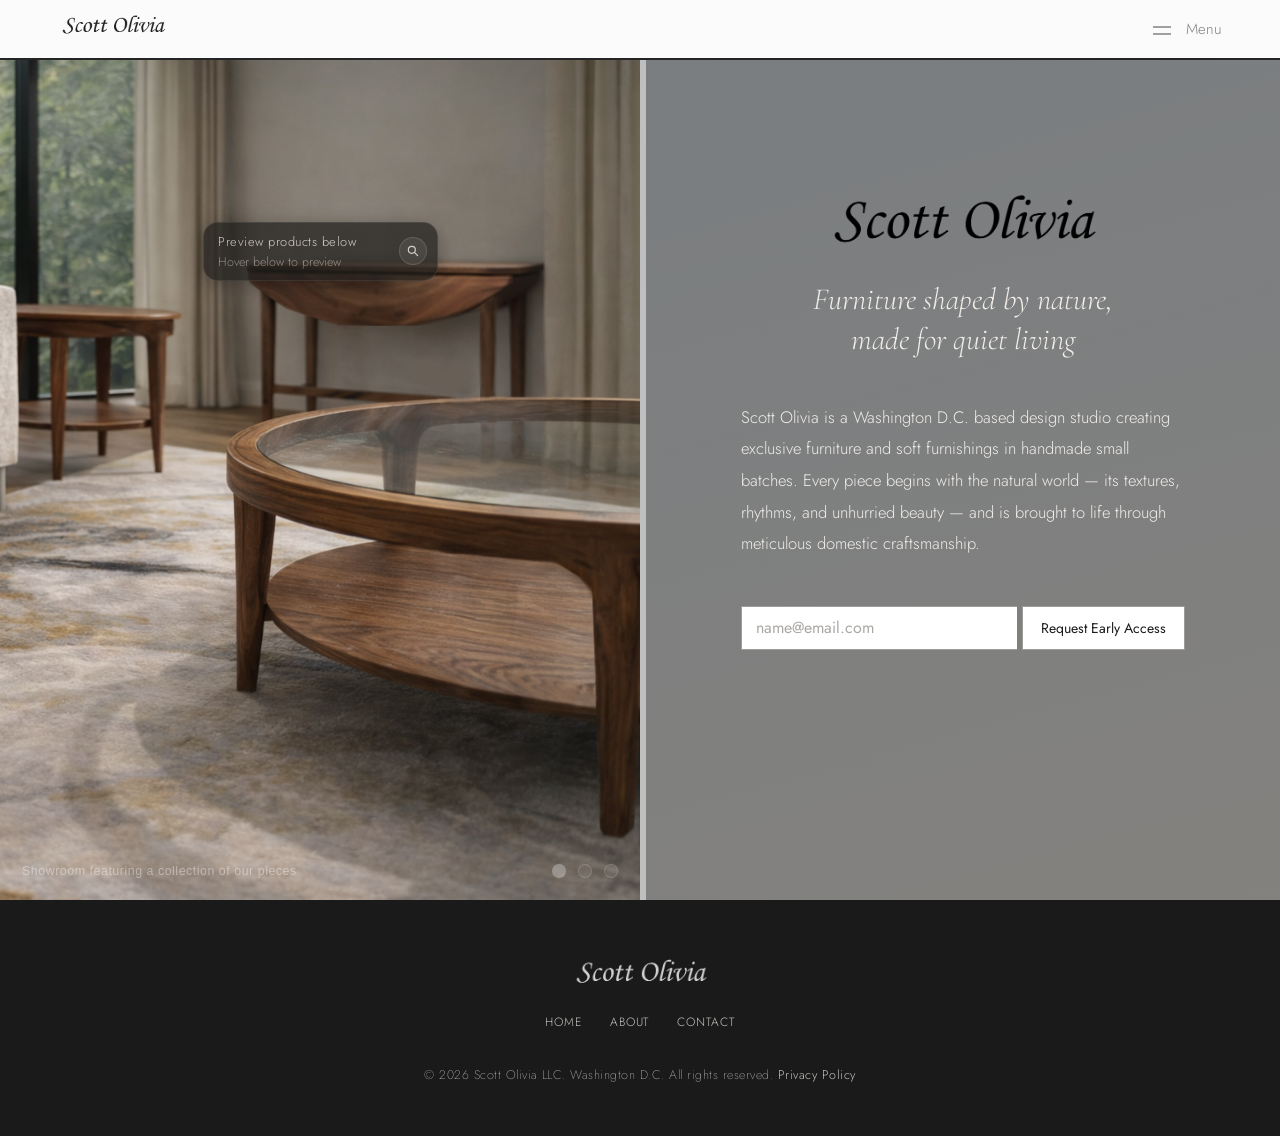
==== index.html @ 677f4ddf "pp" ====
<html lang="en"><head>
  <meta charset="UTF-8">
  <meta name="viewport" content="width=device-width, initial-scale=1.0">
  <title>Scott Olivia — Furniture Design Boutique and Soft Furnishings</title>
  <link rel="preconnect" href="https://fonts.googleapis.com">
  <link rel="preconnect" href="https://fonts.gstatic.com" crossorigin="">
  <link href="https://fonts.googleapis.com/css2?family=Cormorant+Garamond:ital,wght@0,300;0,400;1,300;1,400&amp;family=Jost:wght@200;300;400&amp;display=swap" rel="stylesheet">
  <link rel="stylesheet" href="shared.css">

  <style>
    *, *::before, *::after { box-sizing: border-box; margin: 0; padding: 0; -webkit-tap-highlight-color: transparent; }
    html, body { height: 100%; }
    body { font-family: 'Jost', sans-serif; font-weight: 300; background: #888; }

    /* ── DESKTOP SCROLL HINT ── */
    .desktop-scroll-hint {
      position: absolute;
      bottom: 24px;
      left: 50%;
      transform: translateX(-50%);
      z-index: 70;
      display: flex;
      flex-direction: column;
      align-items: center;
      gap: 6px;
      animation: fadeUp 1s 2s cubic-bezier(0.22, 1, 0.36, 1) both;
      transition: opacity 0.5s ease;
      cursor: pointer;
    }
    .desktop-scroll-hint__box {
      display: flex; align-items: center; gap: 10px;
      background: rgba(32,30,28,0.72); border: 1px solid rgba(255,255,255,0.08);
      padding: 8px 14px; border-radius: 15px;
      box-shadow: 0 4px 16px rgba(0,0,0,0.25);
    }
    .desktop-scroll-hint__text {
      font-family: 'Jost', sans-serif; font-weight: 300;
      font-size: 0.72rem; letter-spacing: 0.04em;
      color: rgba(240,237,232,0.65);
    }
    .desktop-scroll-hint__arrow {
      width: 16px; height: 16px; color: rgba(240,237,232,0.4);
      animation: bounceDown 1.8s ease-in-out infinite;
    }

    /* ── MOBILE SCROLL HINT ── */
    .mobile-scroll-hint {
      display: none;
      position: absolute;
      bottom: 90px; left: 32%;
      transform: translateX(-50%);
      z-index: 25;
      flex-direction: column;
      align-items: center;
      gap: 8px;
      animation: fadeUp 1s 0.5s cubic-bezier(0.22, 1, 0.36, 1) both;
    }
    .mobile-scroll-hint__box {
      display: flex; align-items: center; gap: 10px;
      background: rgba(32,30,28,0.88); border: 1px solid rgba(255,255,255,0.1);
      padding: 10px 16px; border-radius: 15px;
      box-shadow: 0 4px 20px rgba(0,0,0,0.4);
    }
    .mobile-scroll-hint__text {
      font-family: 'Jost', sans-serif; font-weight: 300;
      font-size: 0.78rem; letter-spacing: 0.04em;
      color: #f0ede8;
    }
    .mobile-scroll-hint__sub {
      font-family: 'Cormorant Garamond', serif; font-style: italic;
      font-size: 0.72rem; color: rgba(240,237,232,0.5);
    }
    .mobile-scroll-hint__arrow {
      width: 20px; height: 20px; color: rgba(240,237,232,0.45);
      animation: bounceDown 1.8s ease-in-out infinite;
    }
    @keyframes bounceDown {
      0%, 100% { transform: translateY(0); }
      50% { transform: translateY(6px); }
    }
    @keyframes slowZoom {
      from { transform: scale(1); }
      to   { transform: scale(1.06); }
    }

    @keyframes fadeUp {
      from { opacity: 0; transform: translateY(20px); }
      to   { opacity: 1; transform: translateY(0); }
    }

    /* ── MAIN LAYOUT ── */
    .content {
      position: relative; margin-top: 60px;
      height: calc(100vh - 60px);
      z-index: 50; display: flex; align-items: stretch;
    }

    .special-text-one {
      background-color: #55472c73;
    padding: 5px;
    border-radius: 10px;
    color: #ffffff91;
    }

    .special-text-two {
          background-color: #2c425573;
    padding: 5px;
    border-radius: 10px;
    color: #ffffff91;
    }

    /* ── LEFT: photo zone — exactly 50% ── */
    .photo-zone {
      width: 50%;
      flex-shrink: 0;
      position: relative;
      overflow: hidden;
      /* background: #111; */
    }

    /*
      The image fills the photo zone with object-fit:cover.
      Because it is position:absolute inset:0, getBoundingClientRect()
      returns the same rect as the photo-zone element itself.
      Hotspot Y uses the photo-zone rect directly — no +offset needed.
      We use object-position to crop the ceiling and show the furniture.
    */
    .photo-zone__img {
      position: absolute;
      inset: 0;
      width: 100%;
      height: 100%;
      object-fit: cover;
      object-position: right 15%;
      display: block;
      image-rendering: high-quality;
      z-index: 1;
      pointer-events: none;
      /* mask-image: linear-gradient(transparent 0%, black 12%); */
    }

    .photo-zone__img--next {
      z-index: 2;
      opacity: 0;
      transform: translateX(10px);
    }

    @keyframes slideFadeIn {
      from { opacity: 0; transform: translateX(18px); }
      to   { opacity: 1; transform: translateX(0); }
    }
    @keyframes slideFadeOut {
      from { opacity: 1; transform: translateX(0); }
      to   { opacity: 0; transform: translateX(-18px); }
    }

    .photo-zone__img.animate-in {
      animation: slideFadeIn 0.9s ease forwards;
    }
    .photo-zone__img.animate-out {
      animation: slideFadeOut 0.9s ease forwards;
    }

    .photo-caption {
      position: absolute;
      left: 22px;
      bottom: 22px;
      font-family: sans-serif;
      font-size: 0.78rem;
      color: rgba(255,255,255,0.38);
      letter-spacing: 0.04em;
      pointer-events: none;
      z-index: 20;
      max-width: calc(100% - 48px);
    }

    .slide-controls {
      position: absolute;
      right: 22px;
      bottom: 22px;
      display: flex;
      gap: 12px;
      align-items: center;
      z-index: 20;
      pointer-events: auto;
      opacity: .3;
    }
    .slide-dot {
      width: 14px;
      height: 14px;
      border-radius: 50%;
      border: 1px solid rgba(255,255,255,0.55);
      background: rgba(255,255,255,0.18);
      cursor: pointer;
      transition: transform 0.2s, background-color 0.2s, border-color 0.2s;
      padding: 0;
    }
    .slide-dot:hover {
      transform: scale(1.1);
    }
    .slide-dot.active {
      background: rgba(255,255,255,0.95);
      border-color: rgba(255,255,255,0.95);
    }

    @media (max-width: 900px) {
      .slide-controls {
        right: 16px;
        bottom: 16px;
      }
      .photo-caption {
        left: 16px;
        bottom: 16px;
      }
    }

    /* ── RIGHT: info panel — exactly 50% ── */
    .content__panel {
      width: 50%;
      flex-shrink: 0;
      background: linear-gradient(165deg, rgba(44,66,85,0.15) 0%, rgba(85,71,44,0.1) 100%);
      border-left: 6px solid #bfbfbf;
      display: flex;
      align-items: center;
      justify-content: center;
      position: relative;
      z-index: 60;
    }
    .hero__content {
      margin: clamp(-240px, -16vh, -100px) 0 0 0;
      width: 100%;
      display: flex;
      flex-direction: column;
      align-items: center;
    }
    /* Desktop: transparent wrapper — children flow as normal */
    .hero__header { display: contents; }
    /* Mobile-only elements — hidden on desktop */
    .mobile-photo-header { display: none; }
    .mobile-about-label { display: none; }

    .hero__logo {
      display: block; width: clamp(260px, 26vw, 550px); margin: 0 auto;
      filter: brightness(0); opacity: 0.85;
      animation: fadeUp 1.2s 0.1s cubic-bezier(0.22, 1, 0.36, 1) both;
    }
    .hero__title {
      font-family: 'Cormorant Garamond', serif;
      font-weight: 300; font-style: italic;
      font-size: clamp(22px, 2.4vw, 40px); color: #f0ede8;
      line-height: 1.3; 
      margin: -15px 0 24px 0;
      text-align: center;
      animation: fadeUp 1.0s 0.15s cubic-bezier(0.22, 1, 0.36, 1) both;
    }
    .hero__subtitle {
      font-family: 'Jost', sans-serif;
      font-weight: 300;
      color: #f0ede8;
      line-height: 1.9;
      font-size: clamp(14px, 1.3vw, 20px);
      margin: clamp(14px, 2vh, 28px) 0 clamp(24px, 4vh, 56px) 0;
      animation: fadeUp 1.0s 0.2s cubic-bezier(0.22, 1, 0.36, 1) both;
      width: 70%;
    }

    /* ── FORM ── */
    .form {
      display: flex; flex-direction: column; align-items: center; gap: 10px;
      width: 70%;
      animation: fadeUp 1.0s 0.35s cubic-bezier(0.22, 1, 0.36, 1) both;
      margin: 10px 0 0 0;
    }
    .form__row { display: flex; align-items: stretch; width: 100%; }
    .form__input {
      flex: 1 1 0; min-width: 0; background: #ffffff;
      border: 1px solid #9e9b98; border-right: none; color: #1c1c1c;
      padding: 0 14px; height: 44px; outline: none;
      transition: border-color 0.18s; -webkit-appearance: none; border-radius: 0;
      font-size: 16px;
      font-family: 'Jost', sans-serif;
    }
    .form__input::placeholder { color: #aaa8a5; }
    .form__input:focus { border-color: #555; }
    .form__input.error { border-color: #b03020; }
    .form__btn {
      flex: 0 0 auto; background: #ffffff; border: 1px solid #9e9b98; color: #1c1c1c;
      -webkit-text-fill-color: #1c1c1c;
      height: 44px; cursor: pointer; transition: background 0.18s, border-color 0.18s;
      white-space: nowrap; border-radius: 0; -webkit-appearance: none;
      line-height: 1; margin: 0 0 0 5px; padding: 0 18px; font-size: 14px;
      font-family: 'Jost', sans-serif;
    }
    .form__btn:hover { background: #f2f0ee; border-color: #777; }
    .form__btn:active { background: #e8e5e2; }
    .form__error { color: #c6c6c6; display: none; text-align: center; font-size: 0.78rem; }
    .form__error.visible { display: block; }
    .form__success {
      font-family: 'Cormorant Garamond', serif; font-style: italic;
      font-size: 0.92rem; color: #2a2a2a; display: none; text-align: center;
    }
    .form__success.visible { display: block; }

    /* ── HOTSPOTS ──
       Positioned absolutely over photo-zone.
       X: CSS % of photo-zone width (0–100%).
       Y: set by JS — reads the photo-zone rect and image render scale.
    */
    .hs {
      position: absolute;
      pointer-events: all;
      background: transparent;
      cursor: none;
      z-index: 10;
      /* DEBUG — uncomment to see zones:
      outline: 2px solid rgba(255,80,0,0.8) !important;
      background: rgba(255,80,0,0.12) !important; */
    }

    /* ── CURSOR TOOLTIP ── */
    #cursorTip {
      position: fixed;
      z-index: 600;
      pointer-events: none;
      /* Centered horizontally in the left 50% panel */
      left: calc(25vw - 117px);
      top: 28vh;
      width: 235px;
      opacity: 0.75;
      transition: opacity 0.15s ease;
    }
    /* On hover: full opacity, follows cursor via JS */
    #cursorTip.on {
      opacity: 0.9;
      width: auto;
    }
    .tip-box {
      display: flex; align-items: center; gap: 10px;
      background: rgba(32,30,28,0.94); border: 1px solid rgba(255,255,255,0.1);
      padding: 9px 10px 9px 14px; white-space: nowrap;
      box-shadow: 0 4px 20px rgba(0,0,0,0.45);
          border-radius: 15px;
    }
    .tip-text { flex: 1; }
    .tip-name {
      font-family: 'Jost', sans-serif; font-size: 0.8rem;
      letter-spacing: 0.04em; color: #f0ede8; display: block; margin-bottom: 2px;
    }
    .tip-sub {
      font-family:  'Jost', sans-serif;
      font-size: 0.78rem; color: rgba(240,237,232,0.6); display: block;
    }
    .tip-icon {
      width: 28px; height: 28px; border-radius: 50%;
      background: rgba(255,255,255,0.09); border: 1px solid rgba(255,255,255,0.15);
      display: flex; align-items: center; justify-content: center;
      color: #f0ede8; flex-shrink: 0;
    }
    .tip-icon svg { width: 14px; height: 14px; }

    /* ── PRODUCT MODAL DIALOG ── */
    #prodDialog {
      position: fixed; top: 60px; left: 0; right: 0; bottom: 0;
      z-index: 800; pointer-events: none;
      display: flex; align-items: center; justify-content: center; padding: 24px;
    }
    #prodDialog.on { pointer-events: all; }

    .d-backdrop {
      position: absolute; inset: 0;
      background: rgba(0,0,0,0.38);
      opacity: 0; transition: opacity 0.28s;
    }
    #prodDialog.on .d-backdrop { opacity: 1; }

    .d-card {
position: relative;
    z-index: 1;
    background: rgba(48, 46, 44, 0.97);
    backdrop-filter: blur(8px);
    -webkit-backdrop-filter: blur(8px);
    display: flex;
    width: min(960px, 88vw);
    min-height: 500px;
    max-height: calc(100vh - 120px);
    opacity: 0;
    transform: translateY(14px) scale(0.982);
    transition: opacity 0.3s cubic-bezier(0.22, 1, 0.36, 1), transform 0.3s cubic-bezier(0.22, 1, 0.36, 1);
    overflow: hidden;
    }
    #prodDialog.on .d-card { opacity: 1; transform: translateY(0) scale(1); }

    .d-img-col {
      width: 40%; flex-shrink: 0;
      background: rgba(32,30,28,0.85);
      display: flex; align-items: center; justify-content: center; padding: 28px;
    }
    .d-img-col img { width: 100%; max-height: 350px; object-fit: contain; display: block; }
    .d-img-ph {
      width: 100%; aspect-ratio: 4/3;
      border: 1px dashed rgba(255,255,255,0.12);
      display: flex; align-items: center; justify-content: center;
      color: rgba(255,255,255,0.2);
    }
    .d-img-ph svg { width: 32px; height: 32px; }

    .d-rule {
      width: 1px; flex-shrink: 0;
      background-image: repeating-linear-gradient(to bottom,
        rgba(255,255,255,0.18) 0, rgba(255,255,255,0.18) 5px,
        transparent 5px, transparent 10px);
    }

    .d-detail { flex: 1; display: flex; flex-direction: column; overflow-y: auto; }
    .d-header {
      background: rgba(48,64,82,0.92); padding: 14px 20px;
      display: flex; align-items: center; justify-content: space-between; flex-shrink: 0;
    }
    .d-title {
      font-family: 'Jost', sans-serif; font-weight: 300;
      font-size: 0.92rem; letter-spacing: 0.1em; color: #f0ede8;
    }
    .d-close {
      background: none; border: none; cursor: pointer; padding: 4px;
      display: flex; align-items: center; opacity: 0.5; transition: opacity 0.2s; color: #f0ede8;
    }
    .d-close:hover { opacity: 1; }
    .d-close svg { width: 17px; height: 17px; }

    .d-specs { padding: 18px 22px 22px; display: flex; flex-direction: column; }
    .spec-row {
      display: flex; gap: 16px; padding: 11px 0;
      border-bottom: 1px solid rgba(255,255,255,0.06);
    }
    .spec-row:last-child { border-bottom: none; }
    .spec-label {
      font-family: 'Jost', sans-serif; font-weight: 300;
      font-size: 0.74rem; color: rgba(240,237,232,0.5); width: 96px; flex-shrink: 0;
    }
    .spec-val {
      font-family: 'Jost', sans-serif; font-weight: 300;
      font-size: 0.78rem; color: #f0ede8; line-height: 1.6;
    }

    /* ── RESPONSIVE ── */
    /* ── 2400px+ WIDESCREEN ── */
    @media screen and (min-width: 2400px) {
      .d-card { width: min(1260px, 88vw); min-height: 650px; }
      .d-img-col img { max-height: 90%; }
      #cursorTip { left: calc(25vw - 140px); width: 280px !important; }
      .tip-text, .tip-name, .tip-sub { font-size: 15px; }
      .photo-caption { font-size: 0.85rem; }

          .hero__logo {
            
    }
    .hero__title {
      
    }
    .hero__subtitle {
      
    }
    }

    /* ── TABLET + MOBILE: single-column layout ── */
    @media (max-width: 1100px) {
      html, body { overflow: auto; }
      .content { position: relative; top: 0; flex-direction: column; height: auto; }
      .desktop-scroll-hint { display: none; }
      .photo-zone { width: 100%; height: calc(100vh - 60px); height: calc(100dvh - 60px); flex-shrink: 0; }
      .photo-zone__img {
        object-position: center center;
        mask-image: none;
        animation: slowZoom 8s ease-out forwards;
      }
      .content__panel { width: 100%; height: auto; border-left: none; border-top: none; flex: none;
        min-height: calc(100vh - 60px); min-height: calc(100dvh - 60px);
      }
      /* Mobile overlay: semi-transparent grey covering full photo zone */
      .mobile-photo-header {
        display: flex; flex-direction: column; align-items: center; justify-content: center;
        position: absolute; inset: 0;
        z-index: 20; padding: 0 32px; text-align: center;
        background: rgba(110, 110, 110, 0.55);
        padding-bottom: 85% !important;
        animation: fadeUp 0.9s 0s cubic-bezier(0.22, 1, 0.36, 1) both;
      }
      .mobile-photo-header__logo {
        width: 400px; filter: brightness(0) invert(1); opacity: 0.5; margin-bottom: 16px;
      }
      .mobile-photo-header__title {
        font-family: 'Cormorant Garamond', serif; font-weight: 300; font-style: italic;
        font-size: 28px; color: rgba(240,237,232,0.95); line-height: 1.35;
      }
      /* Hide the logo+title from the panel on mobile — show only subtitle + form */
      .hero__header { display: none; }
      .hero__content { margin: 0; padding: 48px 24px 64px; }
      .mobile-about-label {
        display: block;
        font-family: 'Jost', sans-serif; font-weight: 300;
        font-size: 0.72rem; letter-spacing: 0.18em; text-transform: uppercase;
        color: rgba(240,237,232,0.55); margin-bottom: 16px; width: 100%;
        font-size: 24px;
      }
      .hero__logo { width: 220px; margin: 0 auto 20px; }
      .hero__title { font-size: 24px; margin-bottom: 18px; }
      .hero__subtitle { margin: 20px 0; font-size: 15px; line-height: 1.65; width: 100%; font-size: 24px;}
      .form { margin: 28px 0 0 0; min-width: unset; width: 100%; }
      .form__row { width: 100%; }
      .hs, #cursorTip { display: none !important; }
      .mobile-scroll-hint { display: flex; }
      .photo-caption { display: none; }
      .slide-controls { bottom: 80px; opacity: 0.5; }
      .d-card { flex-direction: column; width: 95vw; min-height: auto; max-height: 85vh; }
      .d-img-col { width: 100%; min-height: 180px; }
      .d-rule { width: 100%; height: 1px; }
    }
    @media (max-width: 640px) {
      .content { top: -10px; }
      .photo-zone { height: calc(100vh); }
      .content__panel { min-height: calc(100vh - 54px); min-height: calc(100dvh - 54px); }
      .hero__content { padding: 48px 24px 56px; }
      .mobile-photo-header__logo { width: 400px; opacity: .5; }
      .mobile-photo-header__title { font-size: 24px; margin: -55px 0 0 0; opacity: .75;}
      .hero__subtitle { font-size: 14.5px; margin: 18px 0; }
      .form {         margin-top: 24px;
        overflow: auto; }
      .form__row { flex-direction: column; }
      .form__input {         border-right: 1px solid #9e9b98;
        border-bottom: none;
        width: 100% !important;
        height: 48px;
        float: left;
        clear: both;
        display: inline-block;
        position: absolute; }
      .form__btn {         /* margin: 0; */
        height: 48px;
        position: abs;
        margin: 50px 0 0 0 !important;
        width: 100%; }
      .slide-controls { gap: 6px;         bottom: 185px;
        left: 48%; }
      .slide-dot { width: 8px; height: 8px; }
    }
    @media (max-width: 380px) {
      .hero__logo {         width: 345px;
        margin: 0; }
      .hero__title { font-size: 30px; }
      .hero__subtitle { font-size: 18px; }
      .form__row {         float: left;
        width: 100%; }
      .form__btn { margin: 0; height: 48px; }
    }
  </style>
</head>
<body>

  <div id="so-nav"></div>

  <main class="content">

    <!-- LEFT 50%: photo zone with hotspots -->
    <div class="photo-zone" id="photoZone">

      <img class="photo-zone__img" id="heroImg" src="img/1.png" alt="Scott Olivia showroom" draggable="false">
      <img class="photo-zone__img photo-zone__img--next" id="heroImgNext" src="img/2.png" alt="Scott Olivia showroom" draggable="false" aria-hidden="true">
      <p class="photo-caption">Showroom featuring a collection of our pieces</p>
      <div class="slide-controls" id="slideControls" aria-label="Slide navigation">
        <button class="slide-dot active" type="button" data-index="0" aria-label="Slide 1"></button>
        <button class="slide-dot" type="button" data-index="1" aria-label="Slide 2"></button>
        <button class="slide-dot" type="button" data-index="2" aria-label="Slide 3"></button>
      </div>

      <!--
        HOTSPOT POSITIONS
        ─────────────────
        Hotspots are rendered by JS from SLIDE_HOTSPOTS below — one set per desktop slide.
        X: left/width as % of photo-zone width (0–100%).
        Y: data-ny/data-nh in NATURAL IMAGE pixels (IMG_NAT_W × IMG_NAT_H).
        JS converts Y to screen px using the rendered cover scale factor.
      -->

      <!-- Mobile: logo + title overlay above scroll hint -->
      <div class="mobile-photo-header">
        <img class="mobile-photo-header__logo" src="logo/big-text.png" alt="Scott Olivia">
        <p class="mobile-photo-header__title">Furniture shaped by nature,<br>made for quiet living</p>
      </div>

      <!-- Mobile scroll hint -->
      <div class="mobile-scroll-hint" id="mobileScrollHint">
        <div class="mobile-scroll-hint__box">
          <div>
            <span class="mobile-scroll-hint__text">Scroll down to explore</span><br>
            <span class="mobile-scroll-hint__sub">Swipe through our showroom</span>
          </div>
        </div>
        <svg class="mobile-scroll-hint__arrow" viewBox="0 0 24 24" fill="none" stroke="currentColor" stroke-width="2" stroke-linecap="round">
          <polyline points="6 9 12 15 18 9"/>
        </svg>
      </div>

    </div>

    <!-- RIGHT 50%: info panel -->
    <div class="content__panel">
      <div class="hero__content">
        <div class="hero__header">
          <img class="hero__logo" src="logo/big-text.png" alt="Scott Olivia" id="logoImg">
          <h1 class="hero__title">Furniture shaped by nature,<br>made for quiet living</h1>
        </div>
        <p class="mobile-about-label">About</p>
        <p class="hero__subtitle">Scott Olivia is a Washington D.C. based design studio creating exclusive furniture and soft furnishings in handmade small batches. Every piece begins with the natural world — its textures, rhythms, and unhurried beauty — and is brought to life through meticulous domestic craftsmanship.</p>

        <form class="form" id="earlyAccessForm" novalidate="">
          <div class="form__row">
            <input class="form__input" type="email" id="emailInput" name="email" placeholder="name@email.com" autocomplete="email" aria-label="Email address">
            <button class="form__btn" type="submit">Request Early Access</button>
          </div>
          <span class="form__error" id="formError" role="alert">Please enter a valid email address.</span>
          <span class="form__success" id="formSuccess">You're on the list. We'll be in touch.</span>
        </form>
      </div>

      <!-- Desktop scroll hint -->
      <!-- <div class="desktop-scroll-hint" id="desktopScrollHint">
        <div class="desktop-scroll-hint__box">
          <span class="desktop-scroll-hint__text">More below</span>
          <svg class="desktop-scroll-hint__arrow" viewBox="0 0 24 24" fill="none" stroke="currentColor" stroke-width="2" stroke-linecap="round">
            <polyline points="6 9 12 15 18 9"/>
          </svg>
        </div>
      </div>
    </div> -->

  </main>

  <div id="so-footer"></div>

  <!-- Cursor tooltip — shows as static hint on load, follows cursor on hover -->
  <div id="cursorTip" role="tooltip">
    <div class="tip-box">
      <div class="tip-text">
        <span class="tip-name" id="tipName">Preview products below</span>
        <span class="tip-sub">Hover below to preview</span>
      </div>
      <div class="tip-icon">
        <svg viewBox="0 0 24 24" fill="none" stroke="currentColor" stroke-width="2" stroke-linecap="round">
          <circle cx="10" cy="10" r="6"/><line x1="14.5" y1="14.5" x2="20" y2="20"/>
        </svg>
      </div>
    </div>
  </div>

  <!-- Product modal -->
  <div id="prodDialog" role="dialog" aria-modal="true" aria-labelledby="dTitle" class="">
    <div class="d-backdrop" id="dBackdrop"></div>
    <div class="d-card">
      <div class="d-img-col">
        <img id="dImg" src="img/rug.png" alt="Versails Area Rug" style="display: block;">
        <div id="dImgPh" class="d-img-ph" style="display: none;">
          <svg viewBox="0 0 24 24" fill="none" stroke="currentColor" stroke-width="1.5">
            <rect x="3" y="3" width="18" height="18" rx="2"></rect>
            <circle cx="8.5" cy="8.5" r="1.5"></circle>
            <path d="M21 15l-5-5L5 21"></path>
          </svg>
        </div>
      </div>
      <div class="d-rule"></div>
      <div class="d-detail">
        <div class="d-header">
          <span class="d-title" id="dTitle">Versails Area Rug</span>
          <button class="d-close" id="dClose" aria-label="Close">
            <svg viewBox="0 0 24 24" fill="none" stroke="currentColor" stroke-width="2.2" stroke-linecap="round">
              <line x1="18" y1="6" x2="6" y2="18"></line><line x1="6" y1="6" x2="18" y2="18"></line>
            </svg>
          </button>
        </div>
        <div class="d-specs" id="dSpecs"><div class="spec-row">
         <span class="spec-label">Type</span>
         <span class="spec-val">Area Rug</span>
       </div><div class="spec-row">
         <span class="spec-label">Composition</span>
         <span class="spec-val">Hand-knotted New Zealand wool; silk highlights</span>
       </div><div class="spec-row">
         <span class="spec-label">Description</span>
         <span class="spec-val">Geological abstraction — subtle tonal shifts of stone, sand and mineral create a grounding layer beneath any furniture arrangement.</span>
       </div>
       <div class="spec-row">
         <span class="spec-label">Sizes</span>
         <span class="spec-val">6x9 ft · 9×12 ft · Custom</span>
       </div>
              <div class="spec-row">
         <span class="spec-label">Price</span>
         <span class="spec-val">Starting at $4,495</span>
       </div>
       <div class="spec-row">
         <span class="spec-label">Availability</span>
         <span class="spec-val">Limited production run</span>
       </div></div>
      </div>
    </div>
  </div>
         <!-- <span class="spec-label">Price</span>
         <span class="spec-val">Starting at $4,495</span> -->
  <script src="shared.js"></script>
  <script>
  initShared([
    { label: 'About',             href: 'about.html' },
    { label: 'Materials',         href: 'about.html#materials' },
    { label: 'Design Philosophy', href: 'about.html#design-philosophy' },
    { label: 'Contact',           href: 'contact.html' },
  ]);
  </script>
  <script>
  /* ── Logo fallback ── */
  const logoImg = document.getElementById('logoImg');
  logoImg.addEventListener('error', () => {
    logoImg.style.display = 'none';
  });

  /* ── Form ── */
  const form = document.getElementById('earlyAccessForm');
  const emailInput = document.getElementById('emailInput');
  const formError  = document.getElementById('formError');
  const formSuccess= document.getElementById('formSuccess');
  const isEmail = v => /^[^\s@]+@[^\s@]+\.[^\s@]{2,}$/.test(v.trim());
  function clearState() {
    emailInput.classList.remove('error');
    formError.classList.remove('visible');
    formSuccess.classList.remove('visible');
  }
  emailInput.addEventListener('input', clearState);
  form.addEventListener('submit', e => {
    e.preventDefault(); clearState();
    if (!isEmail(emailInput.value)) {
      emailInput.classList.add('error'); formError.classList.add('visible'); emailInput.focus(); return;
    }
    emailInput.value = '';
    formSuccess.classList.add('visible');
    setTimeout(() => formSuccess.classList.remove('visible'), 6000);
  });

  /* ── Slide show ── */
  const desktopSlides = [
    { src: 'img/1.png', pos: 'right 15%' },
    { src: 'img/2.png', pos: 'center 10%' },
    { src: 'img/3.png', pos: 'right 15%' },
  ];

  /* Mobile slides: dedicated cropped photos for each product spotlight */
  const mobileSlides = [
    { src: 'img/mobile/1.png' },
    { src: 'img/mobile/3.png' },
    { src: 'img/mobile/4.png' },
  ];

  function isMobile() { return window.innerWidth <= 1100; }

  const slideDelay = 3400;
  const photoZoneEl = document.getElementById('photoZone');
  const heroImgEl = document.getElementById('heroImg');
  const heroImgNextEl = document.getElementById('heroImgNext');
  const slideControlsEl = document.getElementById('slideControls');

  let slides = desktopSlides;
  let currentSlide = 0;
  let slideTimer = null;
  let isPaused = false;
  let isAnimating = false;

  function getActiveSlides() {
    return isMobile() ? mobileSlides : desktopSlides;
  }

  /* Dynamically build the right number of dots */
  function buildDots() {
    const count = getActiveSlides().length;
    slideControlsEl.innerHTML = '';
    for (let i = 0; i < count; i++) {
      const dot = document.createElement('button');
      dot.className = 'slide-dot' + (i === currentSlide ? ' active' : '');
      dot.type = 'button';
      dot.dataset.index = i;
      dot.setAttribute('aria-label', 'Slide ' + (i + 1));
      dot.addEventListener('click', () => {
        if (Number(dot.dataset.index) !== currentSlide) changeSlide(Number(dot.dataset.index));
      });
      slideControlsEl.appendChild(dot);
    }
  }

  function updateSlideDots() {
    slideControlsEl.querySelectorAll('.slide-dot').forEach(dot =>
      dot.classList.toggle('active', Number(dot.dataset.index) === currentSlide)
    );
  }

  function getSlideSrc(activeSlides, index) {
    const s = activeSlides[index];
    return typeof s === 'string' ? s : s.src;
  }

  function getSlidePos(activeSlides, index) {
    const s = activeSlides[index];
    return (s && s.pos) ? s.pos : 'right 15%';
  }

  function scheduleNextSlide() {
    clearTimeout(slideTimer);
    if (isPaused) return;
    const activeSlides = getActiveSlides();
    slideTimer = setTimeout(() => changeSlide((currentSlide + 1) % activeSlides.length), slideDelay);
  }

  function changeSlide(nextIndex) {
    const activeSlides = getActiveSlides();
    if (nextIndex === currentSlide || isAnimating) return;
    const outgoingImg = heroImgEl;
    const incomingImg = heroImgNextEl;
    const nextSrc = getSlideSrc(activeSlides, nextIndex);
    const nextPos = getSlidePos(activeSlides, nextIndex);

    incomingImg.classList.remove('animate-in', 'animate-out');
    outgoingImg.classList.remove('animate-in', 'animate-out');

    function beginTransition() {
      incomingImg.removeEventListener('load', beginTransition);
      incomingImg.style.objectPosition = nextPos;
      isAnimating = true;
      requestAnimationFrame(() => {
        incomingImg.classList.add('animate-in');
        outgoingImg.classList.add('animate-out');
      });
    }

    incomingImg.addEventListener('load', beginTransition);
    incomingImg.src = nextSrc;

    incomingImg.addEventListener('animationend', function handler() {
      incomingImg.removeEventListener('animationend', handler);
      outgoingImg.src = nextSrc;
      outgoingImg.style.objectPosition = nextPos;
      incomingImg.style.objectPosition = '';
      outgoingImg.classList.remove('animate-out');
      incomingImg.classList.remove('animate-in');
      currentSlide = nextIndex;
      isAnimating = false;
      /* Restart mobile zoom animation */
      outgoingImg.style.animation = 'none';
      outgoingImg.offsetHeight; /* force reflow */
      outgoingImg.style.animation = '';
      updateSlideDots();
      scheduleNextSlide();
      if (typeof renderHotspots === 'function') renderHotspots(currentSlide);
    });
  }

  function pauseSlides() {
    isPaused = true;
    clearTimeout(slideTimer);
  }

  function resumeSlides() {
    if (!isPaused) return;
    isPaused = false;
    scheduleNextSlide();
  }

  photoZoneEl.addEventListener('mouseenter', pauseSlides);
  photoZoneEl.addEventListener('mouseleave', () => {
    resetTip();
    if (!dialog.classList.contains('on')) resumeSlides();
  });

  /* ── Mobile touch swipe for slides ── */
  let touchStartX = 0;
  photoZoneEl.addEventListener('touchstart', e => {
    touchStartX = e.changedTouches[0].clientX;
  }, { passive: true });
  photoZoneEl.addEventListener('touchend', e => {
    if (!isMobile()) return;
    const dx = e.changedTouches[0].clientX - touchStartX;
    const activeSlides = getActiveSlides();
    if (Math.abs(dx) > 50) {
      if (dx < 0) changeSlide((currentSlide + 1) % activeSlides.length);
      else changeSlide((currentSlide - 1 + activeSlides.length) % activeSlides.length);
    }
  }, { passive: true });

  /* Initialize slides */
  function initSlides() {
    currentSlide = 0;
    isAnimating = false;
    clearTimeout(slideTimer);
    buildDots();
    const activeSlides = getActiveSlides();
    heroImgEl.src = getSlideSrc(activeSlides, 0);
    if (!isMobile()) heroImgEl.style.objectPosition = getSlidePos(activeSlides, 0);
    updateSlideDots();
    scheduleNextSlide();
  }

  /* Re-init on resize crossing the mobile threshold */
  let wasMobile = isMobile();
  window.addEventListener('resize', () => {
    const nowMobile = isMobile();
    if (nowMobile !== wasMobile) {
      wasMobile = nowMobile;
      initSlides();
      if (typeof renderHotspots === 'function') renderHotspots(0);
    }
  });

  initSlides();

  /* ── Desktop scroll hint + footer scroll behaviour ── */
  const desktopHint = document.getElementById('desktopScrollHint');
  const siteFooter  = document.getElementById('siteFooter');

  if (desktopHint) {
    desktopHint.addEventListener('click', () => {
      siteFooter.scrollIntoView({ behavior: 'smooth' });
    });
  }

  /* Hide cursor tip when scrolled away from content */
  window.addEventListener('scroll', () => {
    const scrollY = window.scrollY || window.pageYOffset;
    if (scrollY > 60) {
      if (desktopHint) { desktopHint.style.opacity = '0'; desktopHint.style.pointerEvents = 'none'; }
      tip.style.opacity = '0';
      tip.style.pointerEvents = 'none';
    } else {
      if (desktopHint) { desktopHint.style.opacity = ''; desktopHint.style.pointerEvents = ''; }
      if (!dialog.classList.contains('on')) {
        tip.style.opacity = '';
        tip.style.pointerEvents = '';
      }
    }
  }, { passive: true });

  /* ── Product data ── */
  const PRODUCTS = {
    'back-table': {
      name: 'Leaf Console Table', img: 'side-leaf-table-design.jpg',
      specs: [
        { l:'Type',         v:'Console / Back Table' },
        { l:'Composition',  v:'Dark walnut veneer; solid brass hardware' },
        { l:'Description',  v:'Sits behind a sofa or against a wall. Lower shelf for refined storage; tapered legs keep it grounded yet airy.' },
        { l:'Sizes',        v:'48″ × 14″ × 30″ H' },
        { l:'Availability', v:'In stock — limited quantity' },
      ]
    },
    'coffee-table': {
      name: 'Basin Coffee Table', img: 'Picture7.png',
      specs: [
        { l:'Type',         v:'Coffee Table' },
        { l:'Composition',  v:'100% American Walnut; Tempered Glass' },
        { l:'Description',  v:'A sanctuary centerpiece for dignified living rooms. Dark walnut frame brings warmth and presence to any contemporary interior.' },
        { l:'Sizes',        v:'36″ round · 42″ round' },
        { l:'Availability', v:'Limited supply batch' },
      ]
    },
    'sofa-left': {
      name: 'Meridian Sofa', img: null,
      specs: [
        { l:'Type',         v:'Sofa' },
        { l:'Composition',  v:'Solid white oak frame; Belgian linen upholstery' },
        { l:'Description',  v:'Generous seating with a low, linear profile. Deep cushioning and tight-back construction deliver lasting comfort without sacrificing silhouette.' },
        { l:'Sizes',        v:'84″ · 96″ · Custom sectional' },
        { l:'Availability', v:'Made to order — 12–14 weeks' },
      ]
    },
    'sofa-right': {
      name: 'Meridian Sofa', img: null,
      specs: [
        { l:'Type',         v:'Sofa' },
        { l:'Composition',  v:'Solid white oak frame; Belgian linen upholstery' },
        { l:'Description',  v:'Generous seating with a low, linear profile. Deep cushioning and tight-back construction deliver lasting comfort without sacrificing silhouette.' },
        { l:'Sizes',        v:'84″ · 96″ · Custom sectional' },
        { l:'Availability', v:'Made to order — 12–14 weeks' },
      ]
    },
    'side-table': {
      name: 'Basin Side Table', img: null,
      specs: [
        { l:'Type',         v:'Side Table' },
        { l:'Composition',  v:'100% American Walnut; Tempered Glass' },
        { l:'Description',  v:'Pairs effortlessly beside a sofa or chair. Lower shelf offers practical display space while the glass top keeps sight lines open.' },
        { l:'Sizes',        v:'22″ diameter · 24″ H' },
        { l:'Availability', v:'Made to order — 8–10 weeks' },
      ]
    },
    'rug': {
      name: 'Versails Area Rug', img: 'img/rug.png',
      specs: [
        { l:'Type',         v:'Area Rug' },
        { l:'Composition',  v:'Hand-knotted New Zealand wool; silk highlights' },
        { l:'Description',  v:'Geological abstraction — subtle tonal shifts of stone, sand and mineral create a grounding layer beneath any furniture arrangement.' },
        { l:'Sizes',        v:'8×10 ft · 9×12 ft · Custom' },
        // { l:'Price',        v:'Starting at $4,495' },
        { l:'Availability', v:'Limited production run' },
      ]
    },
  };

  /* ════════════════════════════════════════════════════════
     HOTSPOT Y-POSITIONING

     The image uses object-fit:cover inside .photo-zone.
     getBoundingClientRect() on the <img> element returns the
     element's layout box — NOT the visible content rect when
     object-fit is applied.

     For object-fit:cover we must calculate:
       • The cover scale factor (which axis fills first)
       • The centering offset from object-position

     Then convert natural image coords → screen coords.
  ════════════════════════════════════════════════════════ */
  const IMG_NAT_W = 2000;
  const IMG_NAT_H = 1046;

  const heroImg   = document.getElementById('heroImg');
  const photoZone = document.getElementById('photoZone');

  /* Matches CSS object-position Y value (right 15%) */
  const OBJ_POS_Y = 0.15;

  function positionHotspots() {
    const pzRect = photoZone.getBoundingClientRect();
    const zoneW  = pzRect.width;
    const zoneH  = pzRect.height;
    if (!zoneW || !zoneH) return;

    const coverScale = Math.max(zoneW / IMG_NAT_W, zoneH / IMG_NAT_H);
    const rendH      = IMG_NAT_H * coverScale;
    /* Where the top of the natural image maps to in zone-relative coords */
    const visOriginY = (zoneH - rendH) * OBJ_POS_Y;

    photoZone.querySelectorAll('.hs').forEach(el => {
      const natY      = parseFloat(el.dataset.ny);
      const natH      = parseFloat(el.dataset.nh);
      const isEllipse = el.classList.contains('hs-ellipse');

      const topNat   = isEllipse ? natY - natH : natY;
      const topPx    = visOriginY + topNat * coverScale;
      const heightPx = natH * coverScale * (isEllipse ? 2 : 1);

      el.style.top    = topPx + 'px';
      el.style.height = heightPx + 'px';
    });
  }

  if (heroImg.complete) positionHotspots();
  else heroImg.addEventListener('load', positionHotspots);
  window.addEventListener('load', positionHotspots);

  let rTimer;
  window.addEventListener('resize', () => {
    clearTimeout(rTimer); rTimer = setTimeout(positionHotspots, 40);
  });

  /* ── Cursor tooltip ── */
  const tip     = document.getElementById('cursorTip');
  const tipName = document.getElementById('tipName');

  // Sync tip's home top to the logo's vertical center
  let tipHomeTop = '28vh';
  let syncTimer;
  function syncTipHome() {
    if (window.innerWidth >= 2400) {
      tipHomeTop = '335px';
      if (!tip.classList.contains('on')) tip.style.top = tipHomeTop;
      return;
    }
    const logoRect = logoImg.getBoundingClientRect();
    if (logoRect.height > 0) {
      tipHomeTop = (logoRect.top + logoRect.height * 0.4) + 'px';
      if (!tip.classList.contains('on')) tip.style.top = tipHomeTop;
    }
  }
  // Sync as soon as the logo image is sized, not at window load
  if (logoImg.complete && logoImg.naturalHeight > 0) {
    syncTipHome();
  } else {
    logoImg.addEventListener('load', syncTipHome);
  }
  window.addEventListener('resize', () => { clearTimeout(syncTimer); syncTimer = setTimeout(syncTipHome, 40); });

  function resetTip() {
    tip.classList.remove('on');
    tip.style.left    = '';
    tip.style.top     = tipHomeTop;
    tip.style.width   = '';
    tip.style.opacity = '';
    tipName.textContent = 'Preview products below';
  }

  // Always track cursor position — even while dialog is open
  let lastMouseX = 275, lastMouseY = 175;
  document.addEventListener('mousemove', e => {
    lastMouseX = e.clientX;
    lastMouseY = e.clientY;
    if (tip.classList.contains('on')) {
      tip.style.left = (e.clientX + 18) + 'px';
      tip.style.top  = (e.clientY - 10) + 'px';
    }
  });

  /* ── Per-slide hotspot definitions ──────────────────────────────────────
     X: left/width as % of photo-zone width.
     Y: ny/nh in natural image pixels (converted to screen px by positionHotspots).
     Add entries for slides 1 and 2 once you've measured the hotspot positions.
  ── */
  const SLIDE_HOTSPOTS = [
    /* Slide 0 — img/1.png */
    [
      { pid: 'sofa-left',    ny: 420, nh: 169, x: '15.5%', w: '30.5%', ellipse: false },
      { pid: 'back-table',   ny: 363, nh: 188, x: '46%',   w: '15%',   ellipse: false },
      { pid: 'side-table',   ny: 488, nh: 101, x: '3.5%',  w: '12%',   ellipse: true  },
      { pid: 'coffee-table', ny: 562, nh: 118, x: '38%',   w: '30%',   ellipse: true  },
      { pid: 'rug',          ny: 636, nh: 202, x: '10.5%', w: '85.5%', ellipse: false },
    ],
    /* Slide 1 — img/2.png (add hotspot entries here) */
    [],
    /* Slide 2 — img/3.png (add hotspot entries here) */
    [],
  ];

  function renderHotspots(slideIdx) {
    photoZone.querySelectorAll('.hs').forEach(el => el.remove());
    resetTip();
    const defs = isMobile() ? [] : (SLIDE_HOTSPOTS[slideIdx] || []);
    defs.forEach(def => {
      const el = document.createElement('div');
      el.className = 'hs' + (def.ellipse ? ' hs-ellipse' : '');
      el.dataset.pid = def.pid;
      el.dataset.ny  = String(def.ny);
      el.dataset.nh  = String(def.nh);
      el.style.left  = def.x;
      el.style.width = def.w;
      if (def.ellipse) el.style.borderRadius = '50%';
      photoZone.appendChild(el);

      const p = PRODUCTS[def.pid];
      if (!p) return;
      el.addEventListener('mouseenter', e => {
        tipName.textContent = p.name;
        tip.style.left  = (e.clientX + 18) + 'px';
        tip.style.top   = (e.clientY - 10) + 'px';
        tip.style.width = 'auto';
        tip.classList.add('on');
      });
      el.addEventListener('mouseleave', () => resetTip());
      el.addEventListener('click', () => openDialog(def.pid));
    });
    positionHotspots();
  }

  renderHotspots(0);

  /* ── Modal dialog ── */
  const dialog    = document.getElementById('prodDialog');
  const dTitle    = document.getElementById('dTitle');
  const dSpecs    = document.getElementById('dSpecs');
  const dImg      = document.getElementById('dImg');
  const dImgPh    = document.getElementById('dImgPh');
  const dClose    = document.getElementById('dClose');
  const dBackdrop = document.getElementById('dBackdrop');

  function openDialog(pid) {
    const p = PRODUCTS[pid];
    dTitle.textContent = p.name;
    if (p.img) {
      dImg.src = p.img; dImg.alt = p.name;
      dImg.style.display = 'block'; dImgPh.style.display = 'none';
    } else {
      dImg.style.display = 'none'; dImgPh.style.display = 'flex';
    }
    dSpecs.innerHTML = p.specs.map(s =>
      `<div class="spec-row">
         <span class="spec-label">${s.l}</span>
         <span class="spec-val">${s.v}</span>
       </div>`
    ).join('');
    dialog.classList.add('on');
    tip.classList.remove('on');
    tip.style.visibility = 'hidden';
    tip.style.pointerEvents = 'none';
    pauseSlides();
  }

  function closeDialog() {
    dialog.classList.remove('on');
    tip.style.visibility = '';
    tip.style.pointerEvents = '';
    resetTip();
    // Resume slideshow only if cursor has already left the photo zone;
    // otherwise the photo-zone mouseleave handler will resume it later.
    if (!photoZoneEl.matches(':hover')) resumeSlides();
  }
  dClose.addEventListener('click', closeDialog);
  dBackdrop.addEventListener('click', closeDialog);
  document.addEventListener('keydown', e => { if (e.key === 'Escape') closeDialog(); });
  </script>


</body></html>
---- shared.css ----
/* ── MOBILE OVERLAY MENU ── */
.mobile-overlay {
  display: none;
  position: fixed; inset: 0; z-index: 300;
  background: rgba(30,28,26,0.97);
  flex-direction: column;
  align-items: center;
  justify-content: center;
  gap: 32px;
  opacity: 0;
  transition: opacity 0.3s ease;
  pointer-events: none;
}
.mobile-overlay.open {
  opacity: 1;
  pointer-events: all;
}
.mobile-overlay a {
  font-family: 'Cormorant Garamond', serif;
  font-style: italic; font-weight: 300;
  font-size: 1.8rem;
  color: #f0ede8;
  text-decoration: none;
  opacity: 0;
  transform: translateY(12px);
  transition: opacity 0.3s ease, transform 0.3s ease, color 0.2s;
}
.mobile-overlay.open a {
  opacity: 1;
  transform: translateY(0);
}
.mobile-overlay.open a { transition-delay: 0.06s; }
.mobile-overlay a:hover { color: rgba(240,237,232,0.6); }
.mobile-overlay__close {
  position: absolute; top: 18px; right: 20px;
  background: none; border: none; cursor: pointer;
  color: rgba(240,237,232,0.5); padding: 8px;
  transition: color 0.2s;
}
.mobile-overlay__close:hover { color: #f0ede8; }
.mobile-overlay__close svg { width: 24px; height: 24px; }

/* ── MOBILE HAMBURGER ── */
.mobile-menu-btn {
  display: none;
  background: none; border: none; cursor: pointer;
  padding: 8px; color: #808080;
}
.mobile-menu-btn svg { width: 22px; height: 22px; }

/* ── NAV ── */
nav {
  position: fixed; top: 0; left: 0; right: 0; z-index: 200;
  height: 60px; padding: 0 48px;
  display: flex; align-items: center; justify-content: space-between;
  background-color: rgba(255,255,255,0.97);
  border-bottom: 2px solid #242424;
}
.nav__logo { display: flex; align-items: center; }
.nav__logo a { display: flex; align-items: center; text-decoration: none; }
.nav__logo img { width: 130px; filter: brightness(0); opacity: 0.88; }
.nav__links { display: flex; align-items: center; gap: 16px; list-style: none; font-family: sans-serif; color: #626262; }
.nav-menu {
  display: flex; align-items: center; gap: 30px;
  overflow: hidden; max-width: 0; opacity: 0;
  transition: max-width 0.38s ease, opacity 0.38s ease;
  white-space: nowrap;
}
.nav-menu.open { max-width: 520px; opacity: 1; }
.nav-menu a {
  color: #808080; text-decoration: none;
  opacity: 0; transition: opacity 0.18s ease 0.1s;
  font-family: 'Jost', sans-serif; font-size: 15px;
}
.nav-menu a:hover { color: #1c1c1c; }
.nav-menu.open a { opacity: 1; }
.nav-menu a.nav-active {
  color: #1c1c1c;
  text-decoration: underline;
  text-underline-offset: 4px;
  text-decoration-thickness: 1px;
}
.menu-toggle {
  border: none; background: none; color: #808080;
  cursor: pointer; display: inline-flex; align-items: center;
  font-family: 'Jost', sans-serif; font-weight: 300; font-size: 15px;
}
.menu-toggle:focus-visible { outline: 1px solid #242424; outline-offset: 3px; }
.menu-text-open { margin: 0 10px 0 0; display: inline-block; float: left; font-size: 15px; }
.menu-toggle .hamburger {
  width: 18px; height: 9px; position: relative;
  display: inline-block; color: #a0a0a0; margin: 2px 15px 0 0;
}
.menu-toggle .hamburger::before,
.menu-toggle .hamburger::after {
  content: ''; position: absolute; left: 0; width: 100%; height: 2px;
  background: currentColor; transition: transform 0.25s ease, top 0.25s ease, left 0.25s ease;
  transform-origin: center;
}
.menu-toggle .hamburger::before { top: 0; }
.menu-toggle .hamburger::after { bottom: 0; }
.menu-toggle.open .hamburger::before { top: 50%; left: 2px; transform: translateY(-50%) rotate(90deg); }
.menu-toggle.open .hamburger::after { top: 50%; left: 10px; transform: translateY(-50%) rotate(90deg); }

/* ── FOOTER ── */
.site-footer {
  background: #1a1a1a;
  padding: 45px 40px 45px 40px;
  text-align: center;
}
.footer__logo {
  width: 165px;
  filter: brightness(0) invert(1);
  opacity: 0.8;
  margin-bottom: 0px;
}
.footer__text {
  font-family: 'Jost', sans-serif;
  font-weight: 200;
  font-size: 0.78rem;
  color: rgba(240,237,232,0.8);
  letter-spacing: 0.04em;
  margin-top: 28px;
  line-height: 2.5;
}
.footer__links {
  /* margin-top: 16px; */
  display: flex;
  justify-content: center;
  gap: 28px;
  list-style: none;
}
.footer__links a {
  font-family: 'Jost', sans-serif;
  font-weight: 300;
  font-size: 0.75rem;
  letter-spacing: 0.08em;
  text-transform: uppercase;
  color: rgba(240,237,232,0.8);
  text-decoration: none;
  transition: color 0.2s;
}
.footer__links a:hover { color: rgba(240,237,232,0.6); }

  @media screen and (min-width: 1400px){
  .footer__logo {
    width: 165px;
    margin-bottom: 10px;
  }
  .footer__text {
    font-size: 16px;
  }
  .footer__links a {
    font-size: 16px;
  }
}

/* ── PRIVACY POLICY TRIGGER ── */
.privacy-trigger {
  background: none; border: none; padding: 0; cursor: pointer;
  font-family: 'Jost', sans-serif; font-weight: 300;
  font-size: inherit; letter-spacing: inherit;
  color: rgba(240,237,232,0.8);
  text-underline-offset: 3px;
  text-decoration-thickness: 1px;
  transition: color 0.2s;
}
.privacy-trigger:hover { color: rgba(240,237,232,0.5); }

/* ── PRIVACY POLICY MODAL ── */
.privacy-modal {
  display: none;
  position: fixed; inset: 0; z-index: 900;
  align-items: center; justify-content: center; padding: 24px;
}
.privacy-modal.open { display: flex; }

.privacy-modal__backdrop {
  position: absolute; inset: 0;
  background: rgba(0,0,0,0.55);
}
.privacy-modal__card {
  position: relative; z-index: 1;
  background: #faf8f5;
  width: min(680px, 92vw);
  max-height: 85vh;
  display: flex; flex-direction: column;
  box-shadow: 0 20px 60px rgba(0,0,0,0.3);
}
.privacy-modal__header {
  display: flex; align-items: center; justify-content: space-between;
  padding: 20px 28px 18px;
  border-bottom: 1px solid #e4e0db;
  flex-shrink: 0;
}
.privacy-modal__title {
  font-family: 'Cormorant Garamond', serif;
  font-weight: 300; font-style: italic;
  font-size: 1.4rem; color: #1a1a1a;
}
.privacy-modal__close {
  background: none; border: none; cursor: pointer; padding: 4px;
  color: #999; transition: color 0.2s;
}
.privacy-modal__close:hover { color: #1a1a1a; }
.privacy-modal__close svg { width: 18px; height: 18px; display: block; }

.privacy-modal__body {
  overflow-y: auto; padding: 28px 28px 36px;
   font-weight: 300;
 line-height: 1.8; color: #444;
}
.privacy-modal__updated {
  font-size: 0.75rem; color: #aaa; letter-spacing: 0.06em;
  text-transform: uppercase; margin-bottom: 24px;
}
.privacy-modal__section {
  font-family: 'Jost', sans-serif; font-weight: 300;
  font-size: 0.72rem; letter-spacing: 0.14em;
  text-transform: uppercase; color: #888;
  margin: 24px 0 8px;
}
.privacy-modal__body p { margin-bottom: 10px; }
.privacy-modal__body ul {
  margin: 8px 0 10px 20px; list-style: disc;
}
.privacy-modal__body ul li { margin-bottom: 4px; }
.privacy-modal__body a { color: #1a1a1a; text-decoration: underline; text-underline-offset: 3px; }

/* ── RESPONSIVE NAV ── */
@media (max-width: 640px) {
  nav { padding: 0 20px; height: 75px; }
  .nav__links { display: none; }
  .mobile-menu-btn { display: flex; align-items: center; }
  .mobile-overlay { display: flex; }
}
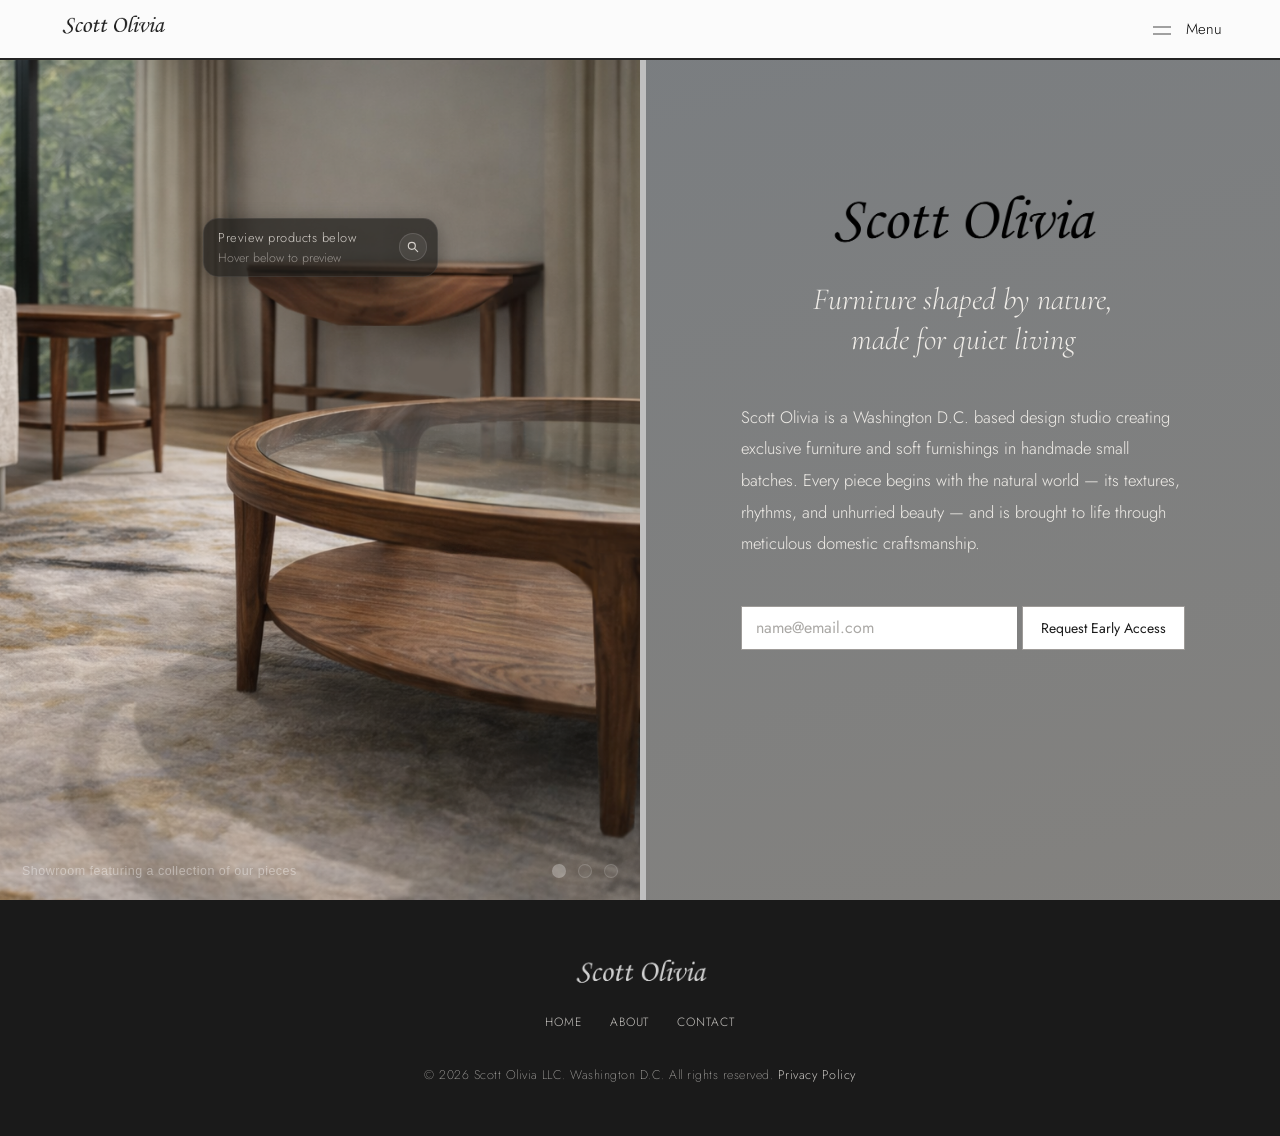
==== commit f6fad936: "pp" ====
--- a/index.html
+++ b/index.html
@@ -47,8 +47,9 @@
     .mobile-scroll-hint {
       display: none;
       position: absolute;
-      bottom: 90px; left: 32%;
-      transform: translateX(-50%);
+      bottom: 90px; left: 0; right: 0;
+      margin: 0 auto;
+      width: max-content;
       z-index: 25;
       flex-direction: column;
       align-items: center;
@@ -510,7 +511,7 @@
       .hs, #cursorTip { display: none !important; }
       .mobile-scroll-hint { display: flex; }
       .photo-caption { display: none; }
-      .slide-controls { bottom: 80px; opacity: 0.5; }
+      .slide-controls { bottom: 160px; right: auto; left: 50%; transform: translateX(-50%); opacity: 0.5; }
       .d-card { flex-direction: column; width: 95vw; min-height: auto; max-height: 85vh; }
       .d-img-col { width: 100%; min-height: 180px; }
       .d-rule { width: 100%; height: 1px; }
@@ -539,8 +540,7 @@
         position: abs;
         margin: 50px 0 0 0 !important;
         width: 100%; }
-      .slide-controls { gap: 6px;         bottom: 185px;
-        left: 48%; }
+      .slide-controls { gap: 6px; bottom: 185px; left: 50%; transform: translateX(-50%); }
       .slide-dot { width: 8px; height: 8px; }
     }
     @media (max-width: 380px) {
--- a/shared.css
+++ b/shared.css
@@ -44,7 +44,7 @@
 .mobile-menu-btn {
   display: none;
   background: none; border: none; cursor: pointer;
-  padding: 8px; color: #808080;
+  padding: 8px; color: #000000;
 }
 .mobile-menu-btn svg { width: 22px; height: 22px; }
 
@@ -68,7 +68,7 @@
 }
 .nav-menu.open { max-width: 520px; opacity: 1; }
 .nav-menu a {
-  color: #808080; text-decoration: none;
+  color: #000000; text-decoration: none;
   opacity: 0; transition: opacity 0.18s ease 0.1s;
   font-family: 'Jost', sans-serif; font-size: 15px;
 }
@@ -81,7 +81,7 @@
   text-decoration-thickness: 1px;
 }
 .menu-toggle {
-  border: none; background: none; color: #808080;
+  border: none; background: none; color: #000000;
   cursor: pointer; display: inline-flex; align-items: center;
   font-family: 'Jost', sans-serif; font-weight: 300; font-size: 15px;
 }
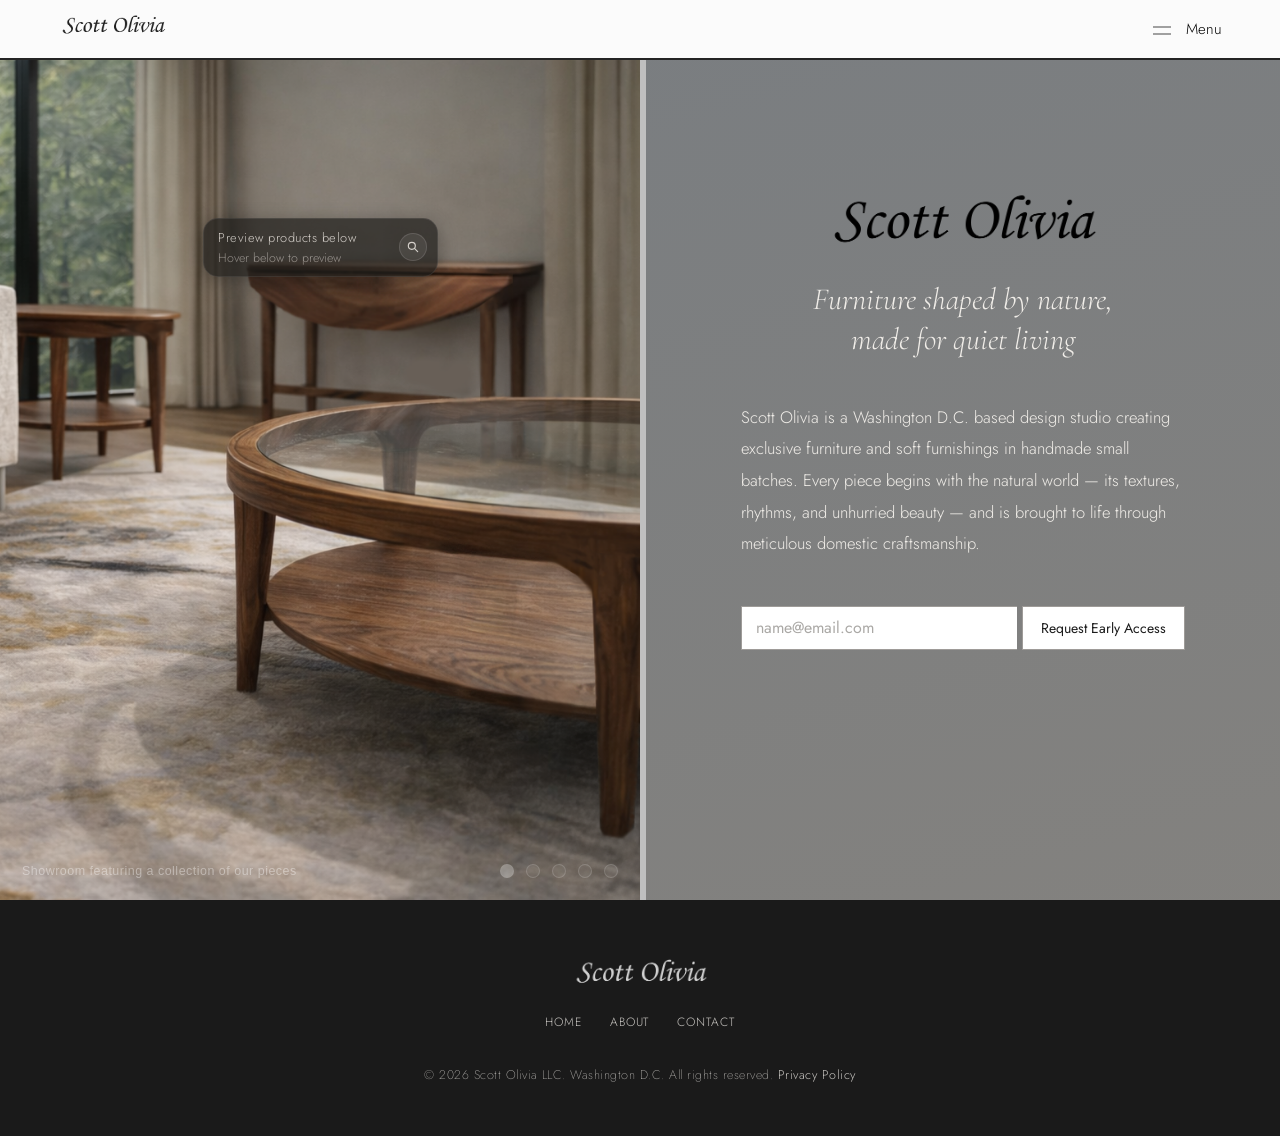
==== commit 6a480852: "ss with img updates" ====
--- a/index.html
+++ b/index.html
@@ -295,7 +295,7 @@
     .form__btn:hover { background: #f2f0ee; border-color: #777; }
     .form__btn:active { background: #e8e5e2; }
     .form__error { color: #c6c6c6; display: none; text-align: center; font-size: 0.78rem; }
-    .form__error.visible { display: block; }
+    .form__error.visible { display: inline-block; margin: 0px 0 -28px 0; }
     .form__success {
       font-family: 'Cormorant Garamond', serif; font-style: italic;
       font-size: 0.92rem; color: #2a2a2a; display: none; text-align: center;
@@ -743,9 +743,12 @@
 
   /* ── Slide show ── */
   const desktopSlides = [
-    { src: 'img/1.png', pos: 'right 15%' },
-    { src: 'img/2.png', pos: 'center 10%' },
-    { src: 'img/3.png', pos: 'right 15%' },
+    { src: 'img/1.png', pos: 'right 35%' },
+    { src: 'img/2.png', pos: 'right 15%' },
+    // { src: 'img/3.png', pos: 'left 50%' },
+    { src: 'img/about-slides/3.png', pos: 'center 10%' },
+        { src: 'img/about-slides/4.png', pos: 'center 10%' },
+    { src: 'img/about-slides/12.png', pos: 'center 10%' },
   ];
 
   /* Mobile slides: dedicated cropped photos for each product spotlight */
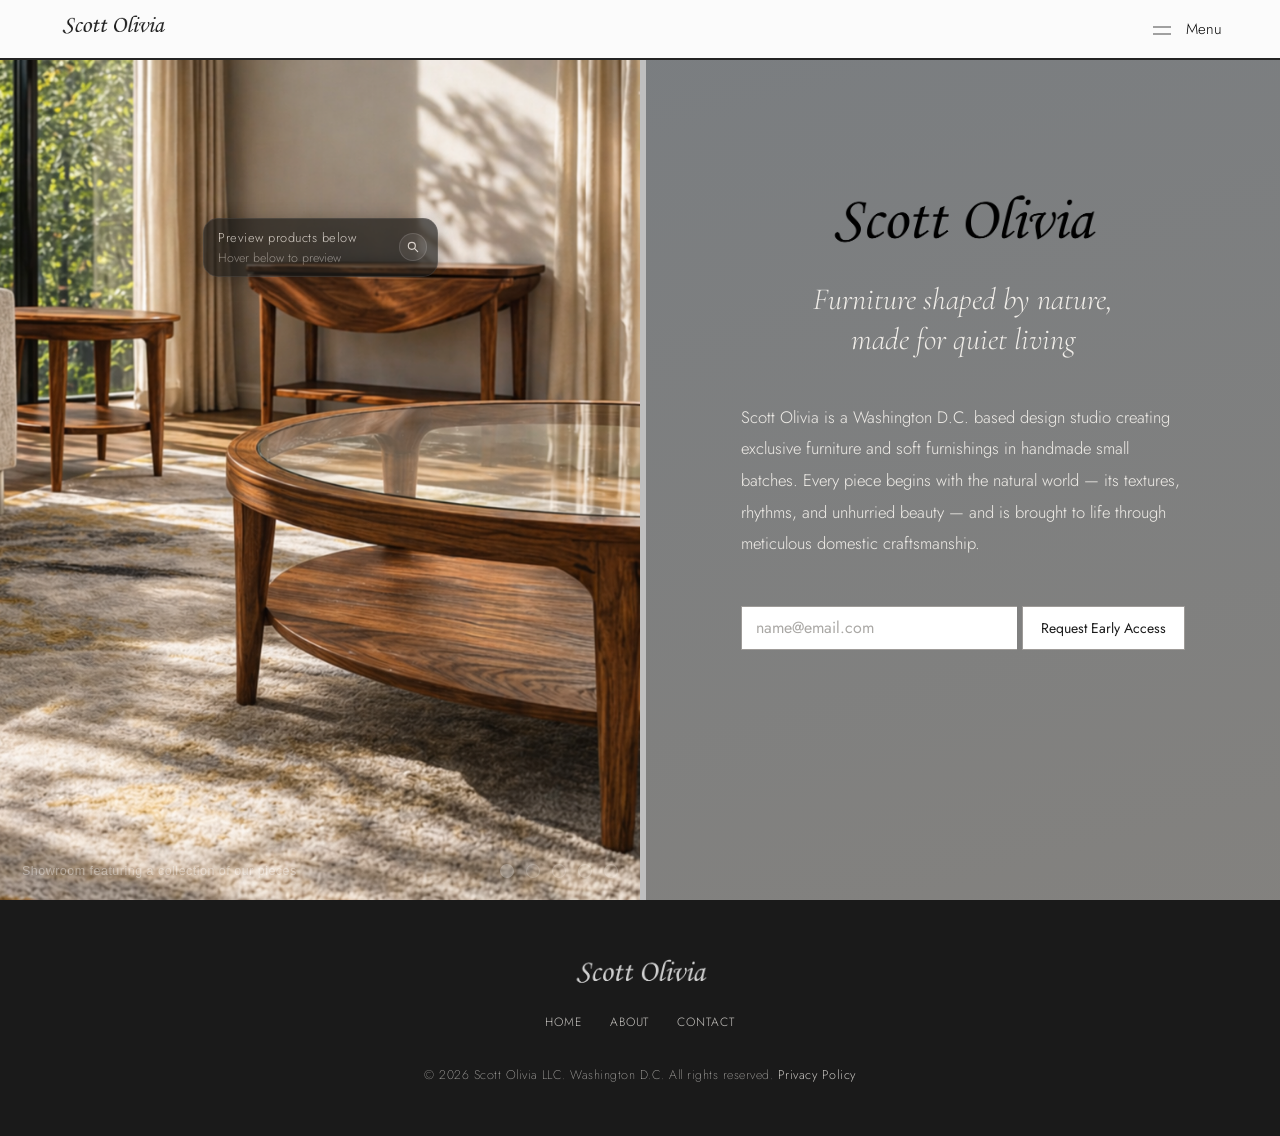
==== commit 4b2dca09: "ss photos ups" ====
--- a/index.html
+++ b/index.html
@@ -743,7 +743,7 @@
 
   /* ── Slide show ── */
   const desktopSlides = [
-    { src: 'img/1.png', pos: 'right 35%' },
+    { src: 'img/1a.png', pos: 'right 35%' },
     { src: 'img/2.png', pos: 'right 15%' },
     // { src: 'img/3.png', pos: 'left 50%' },
     { src: 'img/about-slides/3.png', pos: 'center 10%' },
@@ -753,9 +753,10 @@
 
   /* Mobile slides: dedicated cropped photos for each product spotlight */
   const mobileSlides = [
-    { src: 'img/mobile/1.png' },
-    { src: 'img/mobile/3.png' },
-    { src: 'img/mobile/4.png' },
+    { src: 'img/mobile/1.png', pos: 'right 35%' },
+    { src: 'img/mobile/2.png', pos: 'right 35%' },
+    { src: 'img/mobile/4.png', pos: 'center 10%' },
+    { src: 'img/mobile/5.png', pos: 'center 10%' },
   ];
 
   function isMobile() { return window.innerWidth <= 1100; }
@@ -809,6 +810,11 @@
     return (s && s.pos) ? s.pos : 'right 15%';
   }
 
+  function getSlideScale(activeSlides, index) {
+    const s = activeSlides[index];
+    return (s && s.scale) ? String(s.scale) : '1';
+  }
+
   function scheduleNextSlide() {
     clearTimeout(slideTimer);
     if (isPaused) return;
@@ -823,6 +829,7 @@
     const incomingImg = heroImgNextEl;
     const nextSrc = getSlideSrc(activeSlides, nextIndex);
     const nextPos = getSlidePos(activeSlides, nextIndex);
+    const nextScale = isMobile() ? getSlideScale(activeSlides, nextIndex) : '1';
 
     incomingImg.classList.remove('animate-in', 'animate-out');
     outgoingImg.classList.remove('animate-in', 'animate-out');
@@ -830,6 +837,7 @@
     function beginTransition() {
       incomingImg.removeEventListener('load', beginTransition);
       incomingImg.style.objectPosition = nextPos;
+      incomingImg.style.scale = nextScale;
       isAnimating = true;
       requestAnimationFrame(() => {
         incomingImg.classList.add('animate-in');
@@ -844,7 +852,9 @@
       incomingImg.removeEventListener('animationend', handler);
       outgoingImg.src = nextSrc;
       outgoingImg.style.objectPosition = nextPos;
+      outgoingImg.style.scale = nextScale;
       incomingImg.style.objectPosition = '';
+      incomingImg.style.scale = '';
       outgoingImg.classList.remove('animate-out');
       incomingImg.classList.remove('animate-in');
       currentSlide = nextIndex;
@@ -900,6 +910,7 @@
     const activeSlides = getActiveSlides();
     heroImgEl.src = getSlideSrc(activeSlides, 0);
     if (!isMobile()) heroImgEl.style.objectPosition = getSlidePos(activeSlides, 0);
+    if (isMobile()) heroImgEl.style.scale = getSlideScale(activeSlides, 0);
     updateSlideDots();
     scheduleNextSlide();
   }
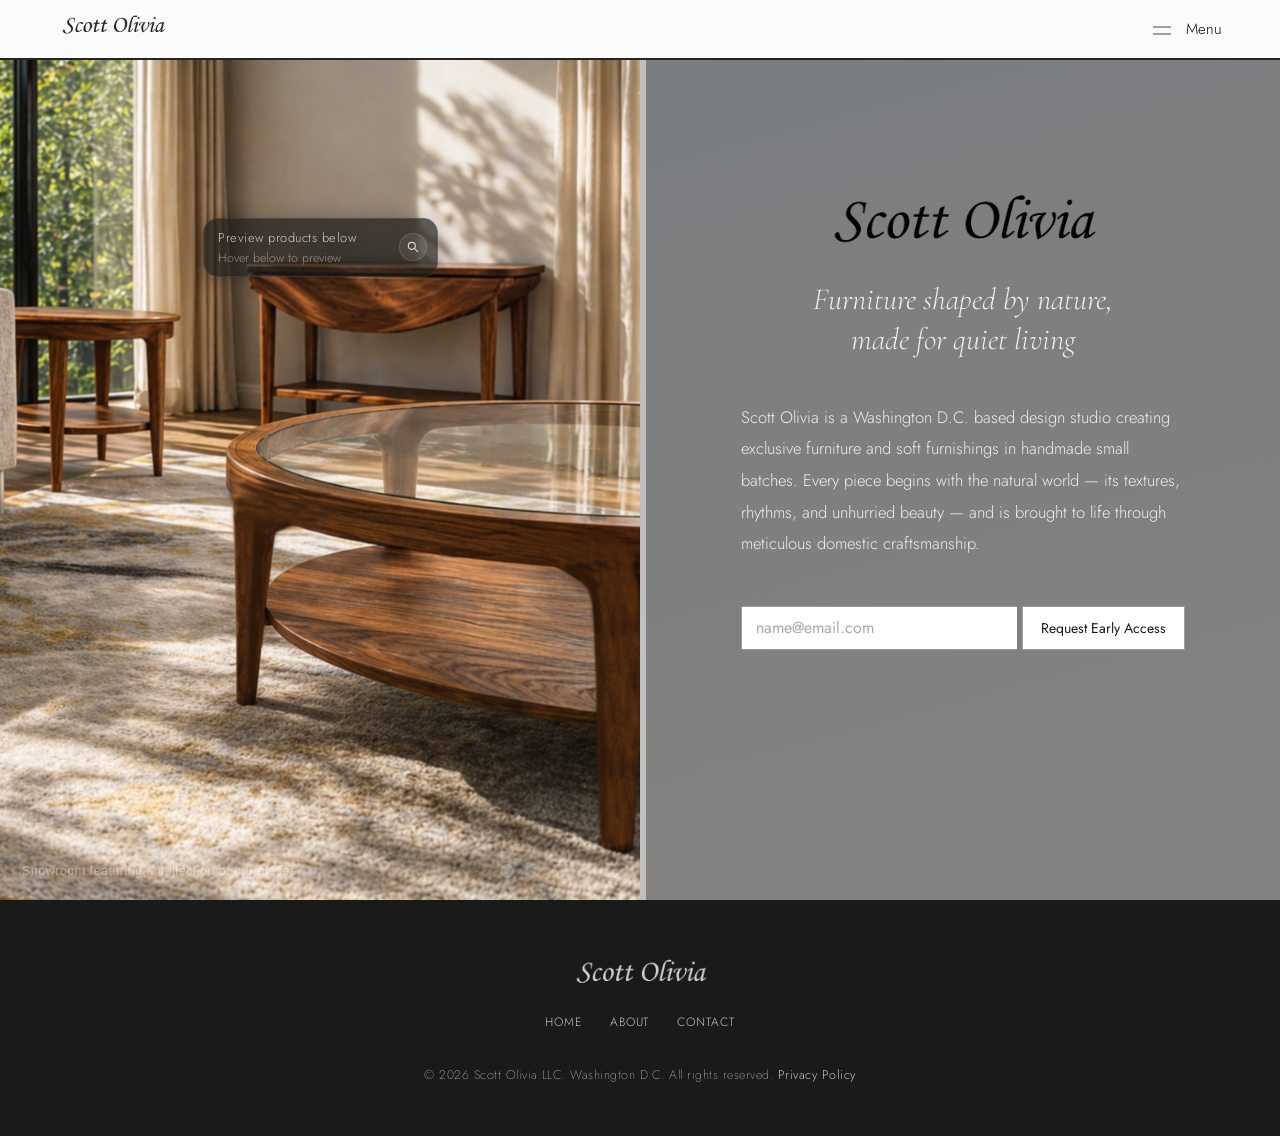
==== commit 0355508c: "ss photos ups" ====
--- a/index.html
+++ b/index.html
@@ -743,8 +743,8 @@
 
   /* ── Slide show ── */
   const desktopSlides = [
-    { src: 'img/1a.png', pos: 'right 35%' },
-    { src: 'img/2.png', pos: 'right 15%' },
+    { src: 'img/1a.png', pos: 'right 10%' },
+    { src: 'img/2a.png', pos: 'right 15%' },
     // { src: 'img/3.png', pos: 'left 50%' },
     { src: 'img/about-slides/3.png', pos: 'center 10%' },
         { src: 'img/about-slides/4.png', pos: 'center 10%' },
@@ -753,7 +753,7 @@
 
   /* Mobile slides: dedicated cropped photos for each product spotlight */
   const mobileSlides = [
-    { src: 'img/mobile/1.png', pos: 'right 35%' },
+    { src: 'img/mobile/1a.png', pos: 'right 35%' },
     { src: 'img/mobile/2.png', pos: 'right 35%' },
     { src: 'img/mobile/4.png', pos: 'center 10%' },
     { src: 'img/mobile/5.png', pos: 'center 10%' },
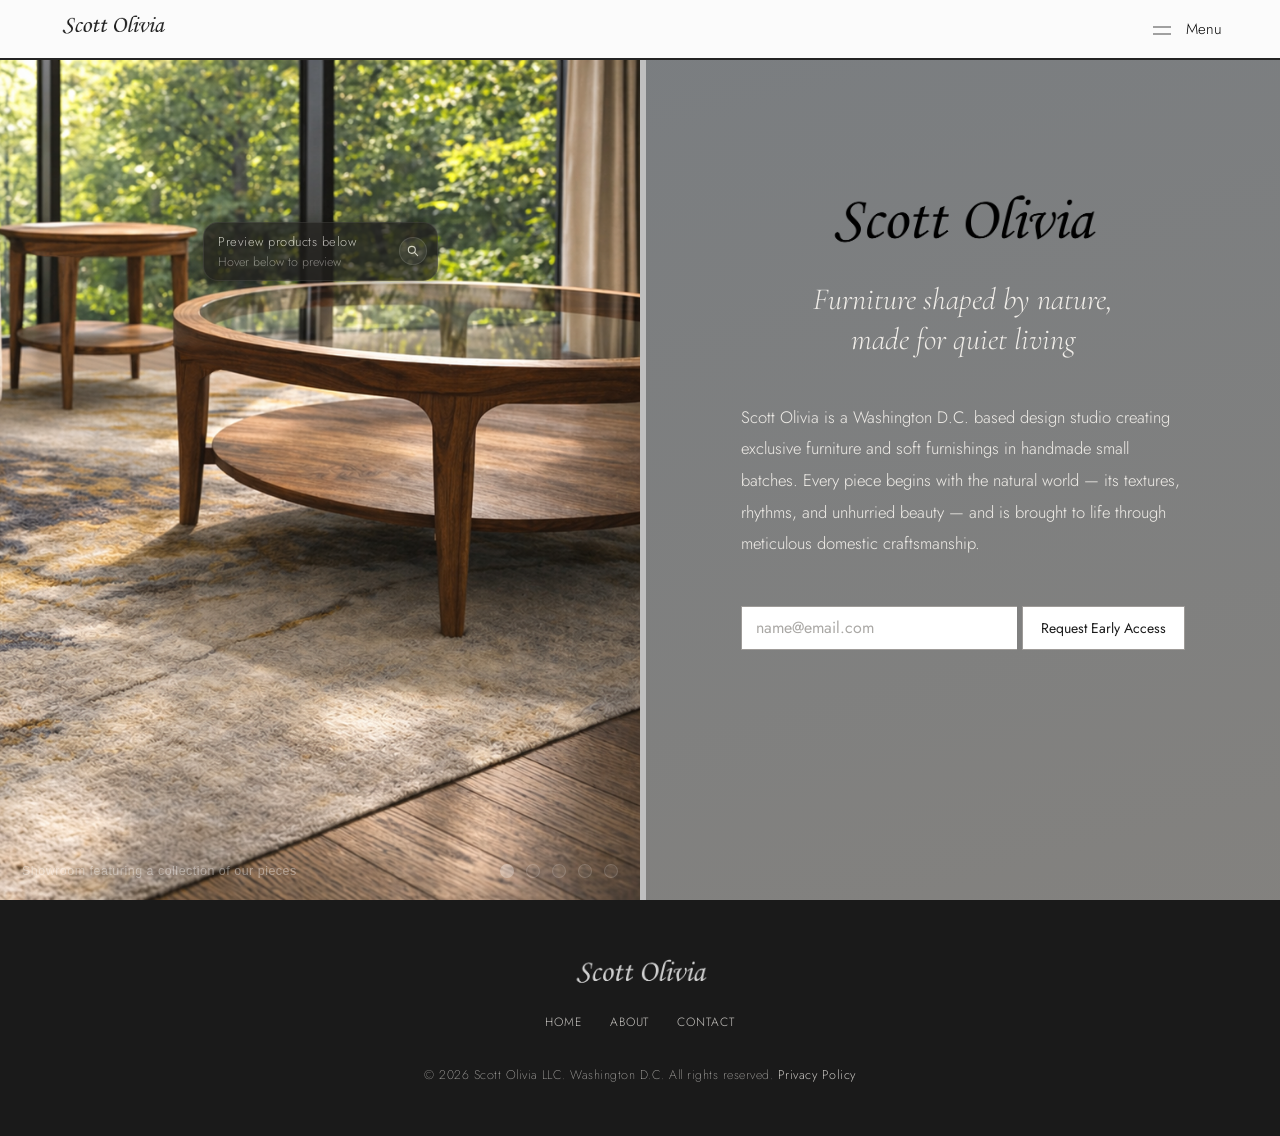
==== commit c9a4f82a: "ss photos ups" ====
--- a/index.html
+++ b/index.html
@@ -743,8 +743,8 @@
 
   /* ── Slide show ── */
   const desktopSlides = [
+    { src: 'img/2a.png', pos: 'right 15%' },
     { src: 'img/1a.png', pos: 'right 10%' },
-    { src: 'img/2a.png', pos: 'right 15%' },
     // { src: 'img/3.png', pos: 'left 50%' },
     { src: 'img/about-slides/3.png', pos: 'center 10%' },
         { src: 'img/about-slides/4.png', pos: 'center 10%' },
